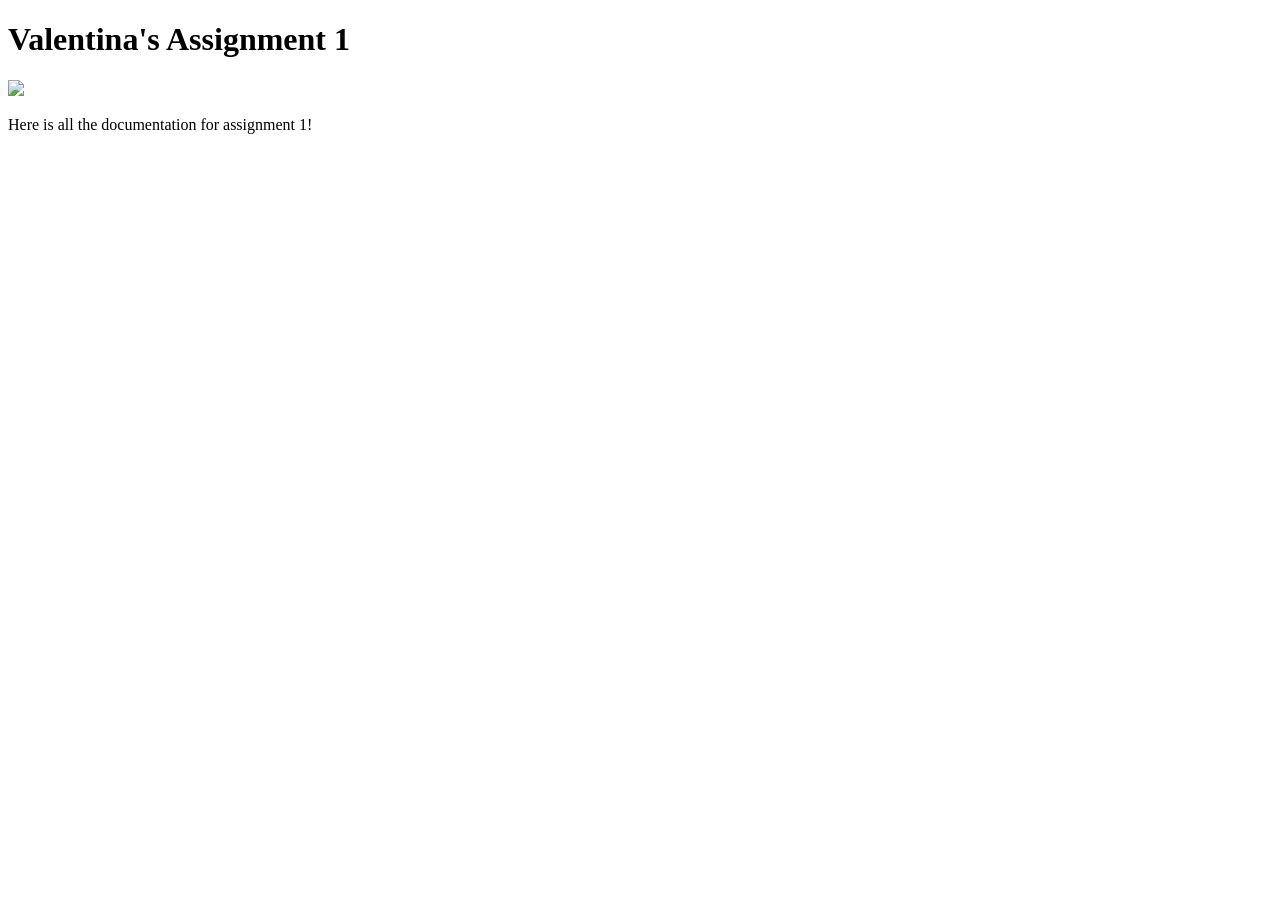
==== docs/a1.html @ 496a2886 "does this work" ====
<!DOCTYPE html>
<html>
  <head>
    <meta charset="utf-8" />
    <meta name="viewport" content="width=device-width, maximum-scale=1.0" />

    <title>Valentina's HCDE 439 Physical Computing Page!</title>

    <link href="style.css" rel="stylesheet" type="text/css" />
  </head>
  <body>
    <h1>Valentina's Assignment 1</h1>
    <div class="header">
      <img src="red-panda.jpg" />
      <p>Here is all the documentation for assignment 1!</p>
    </div>
  </body>
</html>
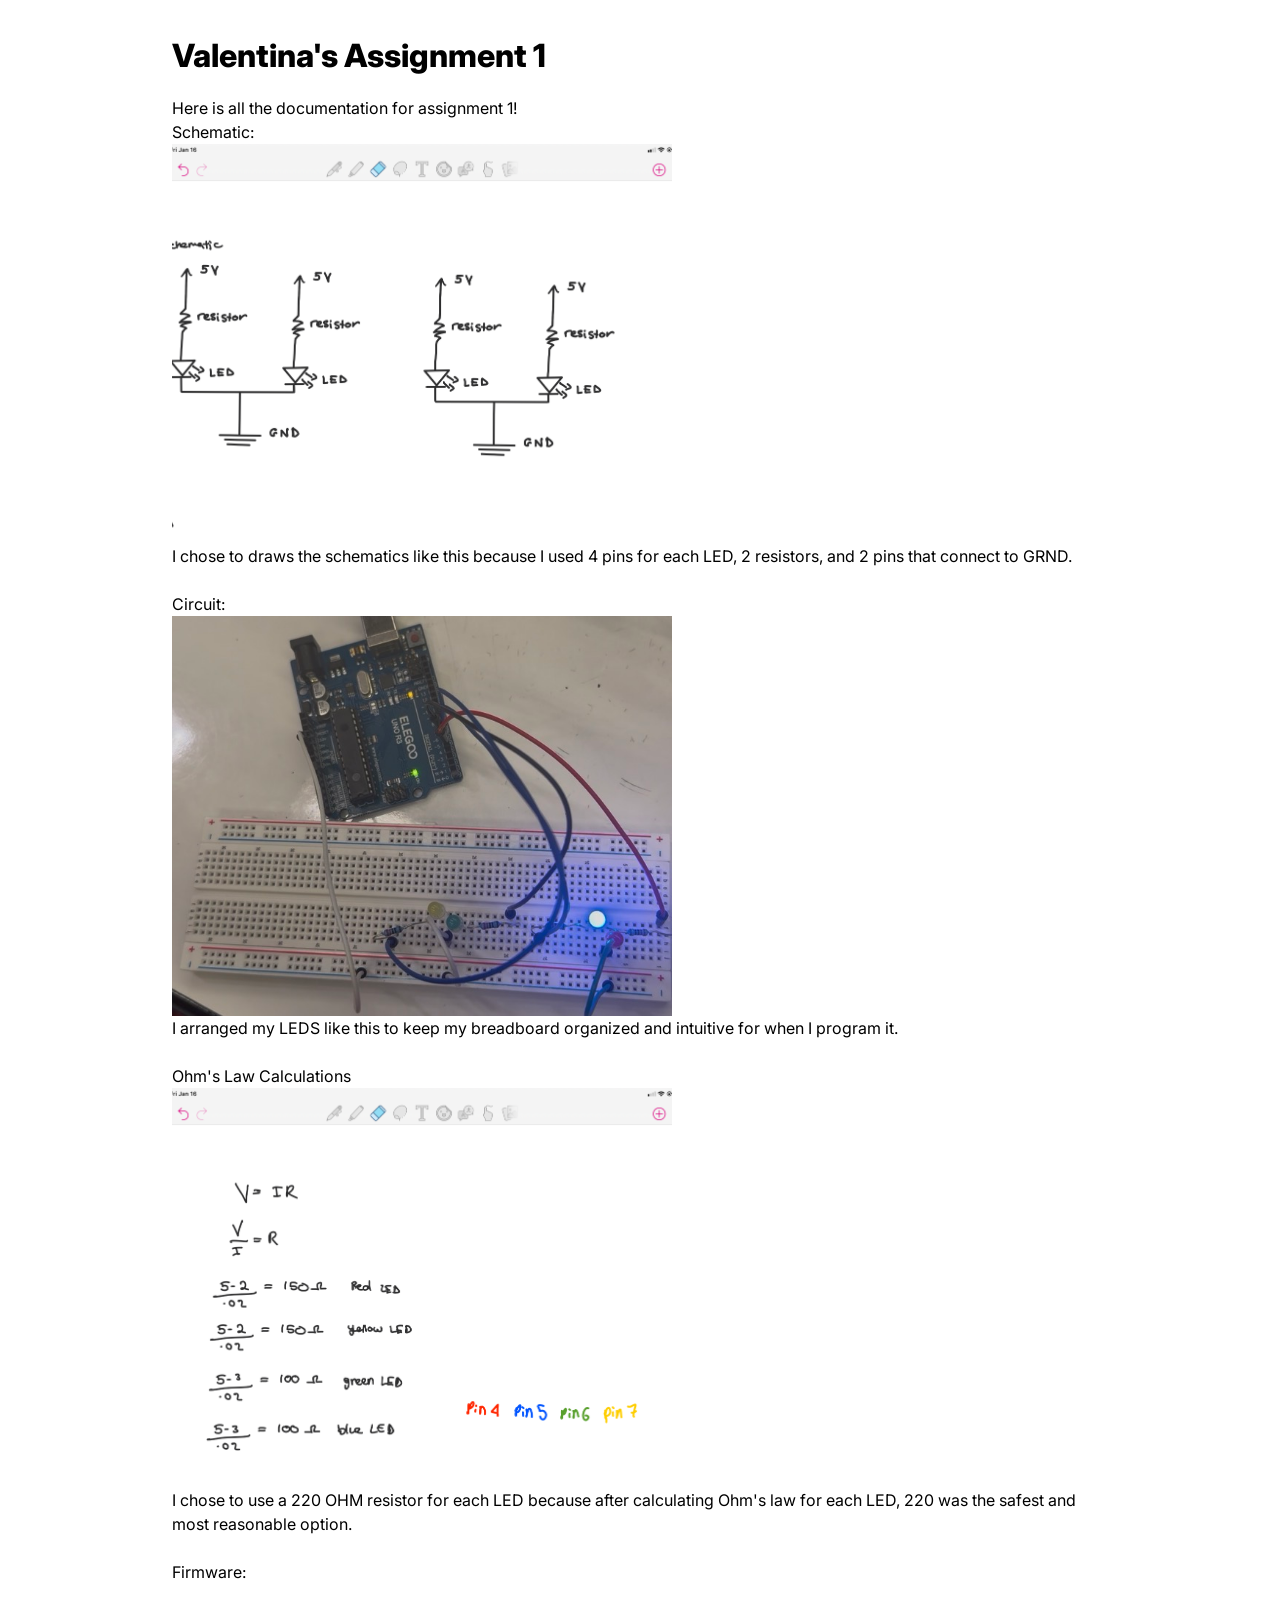
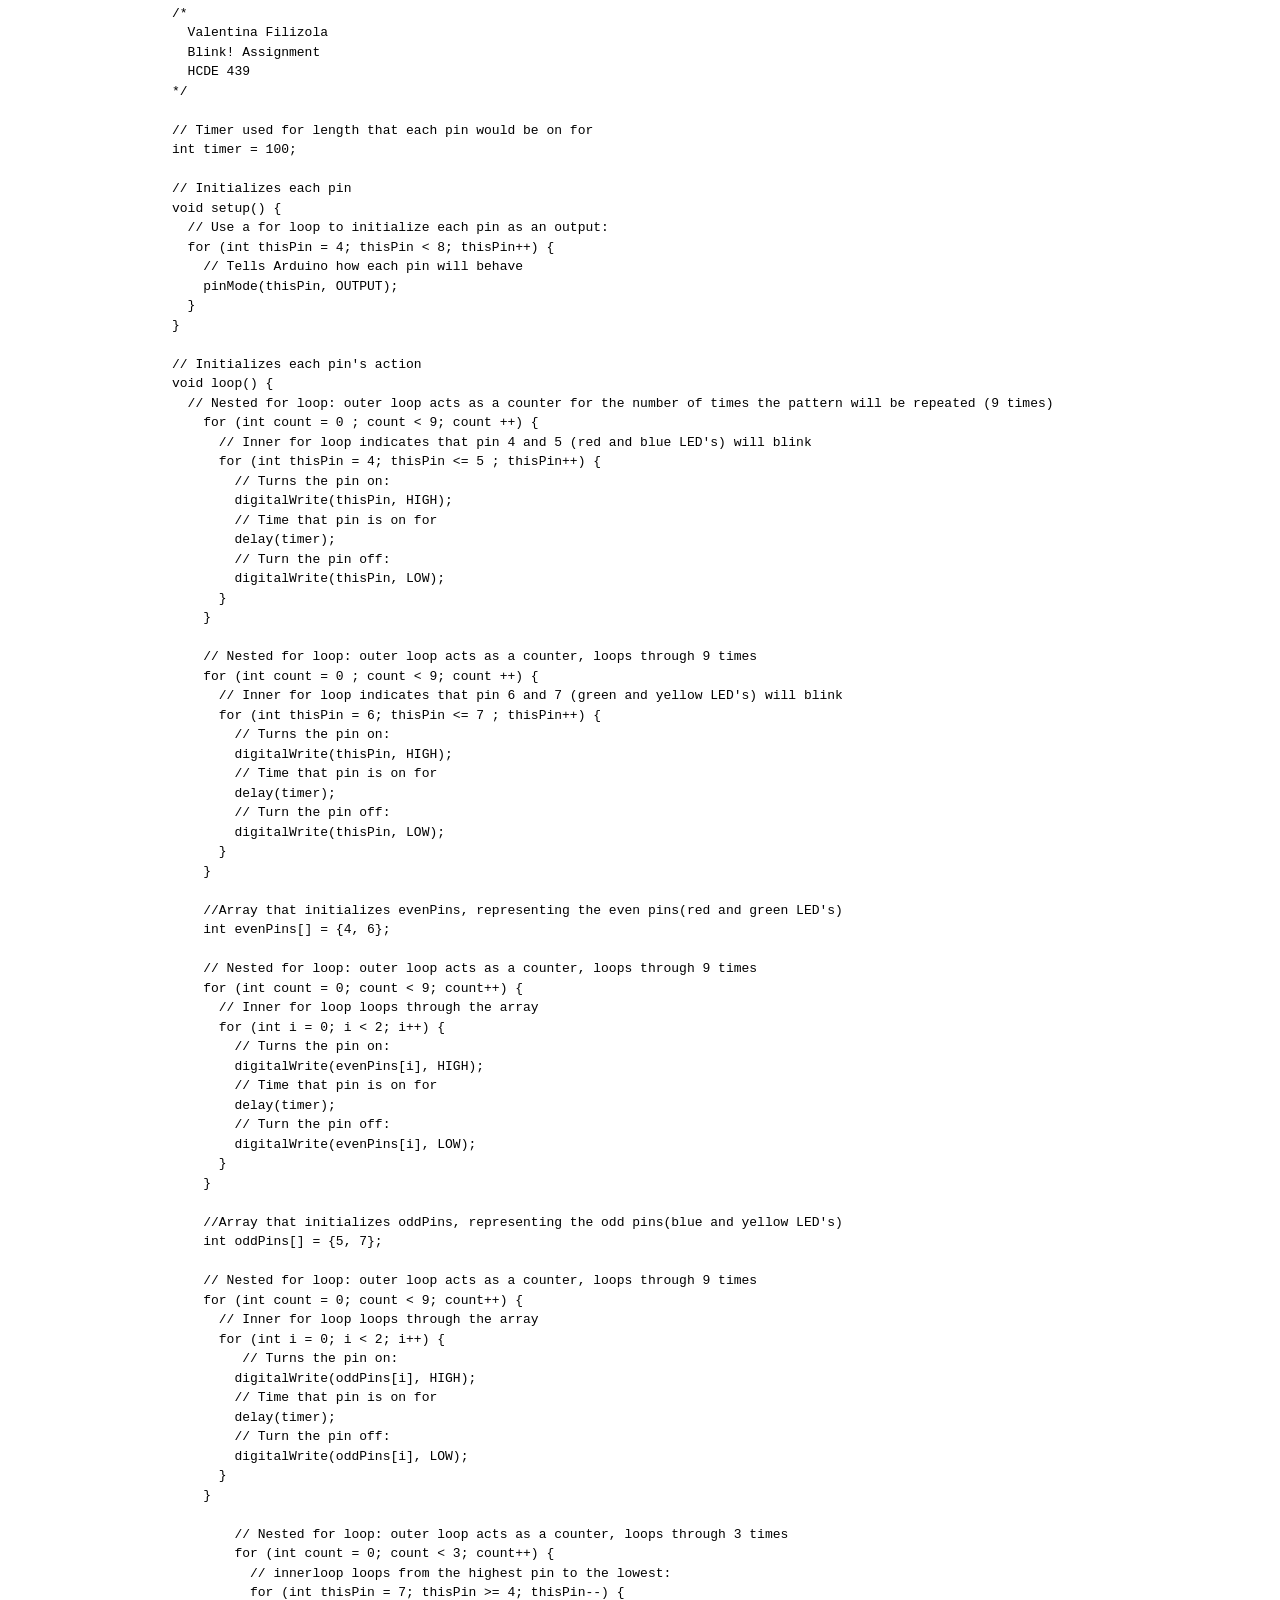
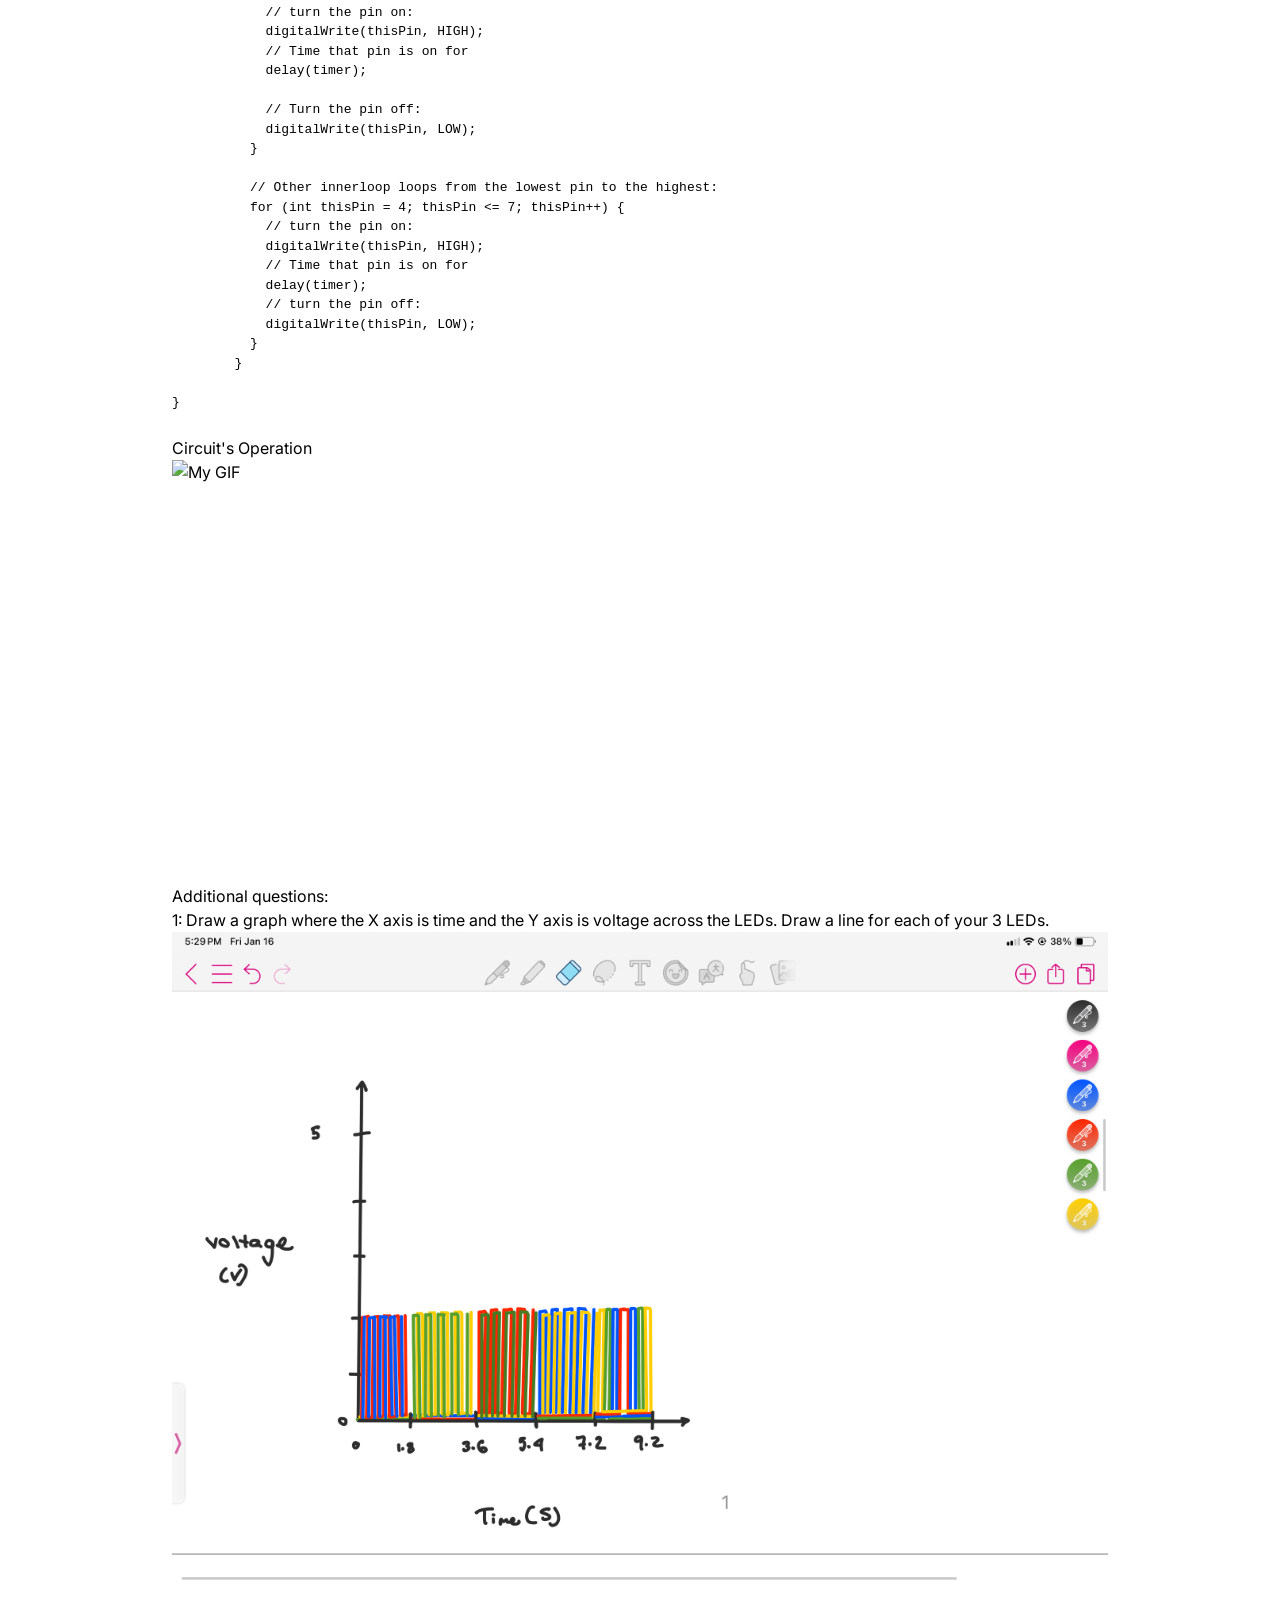
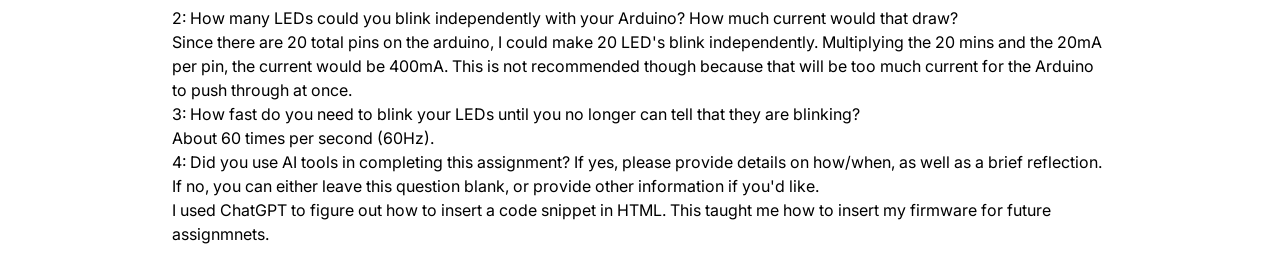
==== commit 20ccf375: "finished blink!" ====
--- a/docs/a1.html
+++ b/docs/a1.html
@@ -11,8 +11,160 @@
   <body>
     <h1>Valentina's Assignment 1</h1>
     <div class="header">
-      <img src="red-panda.jpg" />
       <p>Here is all the documentation for assignment 1!</p>
-    </div>
+ </div>
+      <p>Schematic: </p>
+      <div class="schematic">
+      <img src="IMG_0970.PNG" />
+      <p>I chose to draws the schematics like this because I used 4 pins for each LED, 2 resistors, and 2 pins that connect to GRND.</p>
+      <br>
+
+      <p>Circuit: </p>
+       <img src="IMG_0872.jpg" />
+       <p> I arranged my LEDS like this to keep my breadboard organized and intuitive for when I program it. </p>
+      <br>
+      <p>Ohm's Law Calculations</p>
+      <img src="IMG_0969.PNG" />
+      <p>I chose to use a 220 OHM resistor for each LED because after calculating Ohm's law for each LED, 220 was the safest and most reasonable option.</p>
+      <br>
+      <p>Firmware:</p>
+
+     <pre><code>
+/*
+  Valentina Filizola
+  Blink! Assignment 
+  HCDE 439
+*/
+
+// Timer used for length that each pin would be on for
+int timer = 100; 
+
+// Initializes each pin
+void setup() {
+  // Use a for loop to initialize each pin as an output:
+  for (int thisPin = 4; thisPin < 8; thisPin++) {
+    // Tells Arduino how each pin will behave
+    pinMode(thisPin, OUTPUT);
+  }
+}
+
+// Initializes each pin's action
+void loop() {
+  // Nested for loop: outer loop acts as a counter for the number of times the pattern will be repeated (9 times)
+    for (int count = 0 ; count < 9; count ++) {
+      // Inner for loop indicates that pin 4 and 5 (red and blue LED's) will blink 
+      for (int thisPin = 4; thisPin <= 5 ; thisPin++) { 
+        // Turns the pin on:
+        digitalWrite(thisPin, HIGH); 
+        // Time that pin is on for
+        delay(timer);
+        // Turn the pin off:
+        digitalWrite(thisPin, LOW);  
+      }
+    }
+    
+    // Nested for loop: outer loop acts as a counter, loops through 9 times
+    for (int count = 0 ; count < 9; count ++) {
+      // Inner for loop indicates that pin 6 and 7 (green and yellow LED's) will blink 
+      for (int thisPin = 6; thisPin <= 7 ; thisPin++) { 
+        // Turns the pin on:
+        digitalWrite(thisPin, HIGH); 
+        // Time that pin is on for
+        delay(timer);
+        // Turn the pin off:
+        digitalWrite(thisPin, LOW); 
+      }
+    }
+
+    //Array that initializes evenPins, representing the even pins(red and green LED's) 
+    int evenPins[] = {4, 6};
+
+    // Nested for loop: outer loop acts as a counter, loops through 9 times
+    for (int count = 0; count < 9; count++) {
+      // Inner for loop loops through the array
+      for (int i = 0; i < 2; i++) {
+        // Turns the pin on:
+        digitalWrite(evenPins[i], HIGH);
+        // Time that pin is on for
+        delay(timer);
+        // Turn the pin off:
+        digitalWrite(evenPins[i], LOW);
+      }
+    }
+
+    //Array that initializes oddPins, representing the odd pins(blue and yellow LED's) 
+    int oddPins[] = {5, 7};
+
+    // Nested for loop: outer loop acts as a counter, loops through 9 times
+    for (int count = 0; count < 9; count++) {
+      // Inner for loop loops through the array
+      for (int i = 0; i < 2; i++) {
+         // Turns the pin on:
+        digitalWrite(oddPins[i], HIGH);
+        // Time that pin is on for
+        delay(timer);
+        // Turn the pin off:
+        digitalWrite(oddPins[i], LOW);
+      }
+    }
+
+        // Nested for loop: outer loop acts as a counter, loops through 3 times
+        for (int count = 0; count < 3; count++) {
+          // innerloop loops from the highest pin to the lowest:
+          for (int thisPin = 7; thisPin >= 4; thisPin--) { 
+            // turn the pin on:
+            digitalWrite(thisPin, HIGH);
+            // Time that pin is on for
+            delay(timer);
+
+            // Turn the pin off:
+            digitalWrite(thisPin, LOW); 
+          }
+
+          // Other innerloop loops from the lowest pin to the highest:
+          for (int thisPin = 4; thisPin <= 7; thisPin++) { 
+            // turn the pin on:
+            digitalWrite(thisPin, HIGH);
+            // Time that pin is on for
+            delay(timer);
+            // turn the pin off:
+            digitalWrite(thisPin, LOW);
+          }
+        }
+            
+}
+</code></pre>
+<br>
+
+<p>Circuit's Operation</p>
+<img src="Untitled design.gif" alt="My GIF">
+<br>
+
+      </div>
+
+
+      
+      <p> Additional questions:
+<br>
+1: Draw a graph where the X axis is time and the Y axis is voltage across the LEDs. Draw a line for each of your 3 LEDs.
+<img src="IMG_0971.PNG" alt="My drawing">
+<br>
+
+2: How many LEDs could you blink independently with your Arduino? How much current would that draw?
+<br>
+Since there are 20 total pins on the arduino, I could make 20 LED's blink independently. Multiplying the 20 mins and the 20mA per pin, the current would be 400mA. This is not recommended though because that will be too much current for the Arduino to push through at once. 
+<br>
+
+3: How fast do you need to blink your LEDs until you no longer can tell that they are blinking?
+<br>
+About 60 times per second (60Hz). 
+<br>
+
+4: Did you use AI tools in completing this assignment? If yes, please provide details on how/when, as well as a brief reflection. If no, you can either leave this question blank, or provide other information if you'd like.
+<br>
+I used ChatGPT to figure out how to insert a code snippet in HTML. This taught me how to insert my firmware for future assignmnets.  
+
+</p>
+   
   </body>
 </html>
--- a/docs/style.css
+++ b/docs/style.css
@@ -0,0 +1,80 @@
+@import url("https://fonts.googleapis.com/css2?family=Inter:wght@100;200;300;400;500;600;700;800;900&display=swap");
+
+*,
+*::before,
+*::after {
+  box-sizing: border-box;
+}
+
+* {
+  margin: 0;
+}
+
+img,
+picture,
+video,
+canvas,
+svg {
+  display: block;
+  max-width: 100%;
+}
+
+body {
+  font-family: "Inter", sans-serif;
+  line-height: 1.5;
+  -webkit-font-smoothing: antialiased;
+  max-width: 1000px;
+  padding: 2em;
+  margin: auto;
+}
+
+h1 {
+  font-weight: 800;
+}
+
+h2 {
+  font-weight: 700;
+}
+
+.header {
+  display: flex;
+  gap: 1em;
+  margin-top: 1em;
+}
+
+.header img {
+  width: 300px;
+  height: 300px;
+  object-fit: cover;
+}
+
+ .schematic img {
+  width: 500px;
+  height: 400px;
+  object-fit: cover;
+ }
+
+.grid {
+  display: grid;
+  grid-template-columns: repeat(auto-fit, minmax(250px, 1fr));
+  gap: 1em;
+  margin-top: 2em;
+}
+
+.assignment a {
+  color: #000;
+  text-decoration: none;
+}
+
+.assignment a:hover {
+  color: #f06;
+}
+
+.assignment img {
+  aspect-ratio: 1;
+  object-fit: cover;
+}
+
+.assignment p {
+  margin-top: 0.5em;
+}
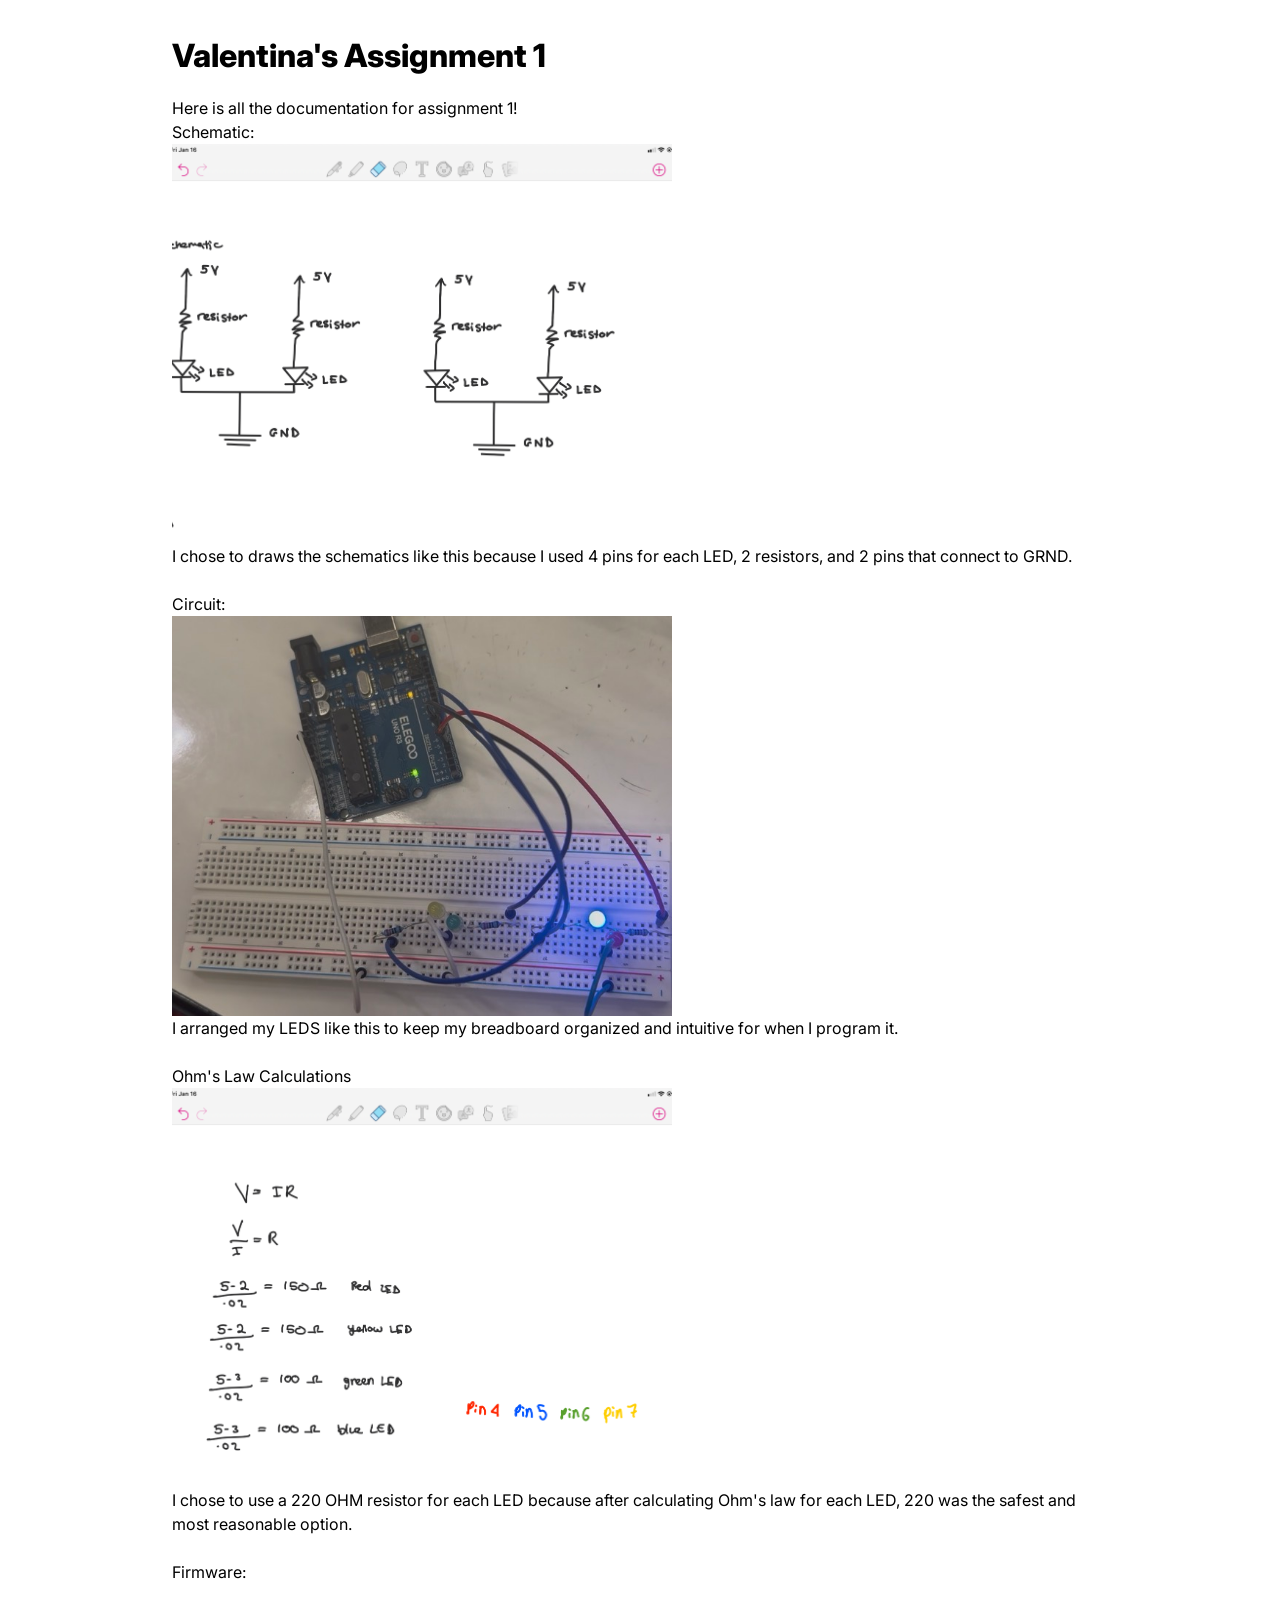
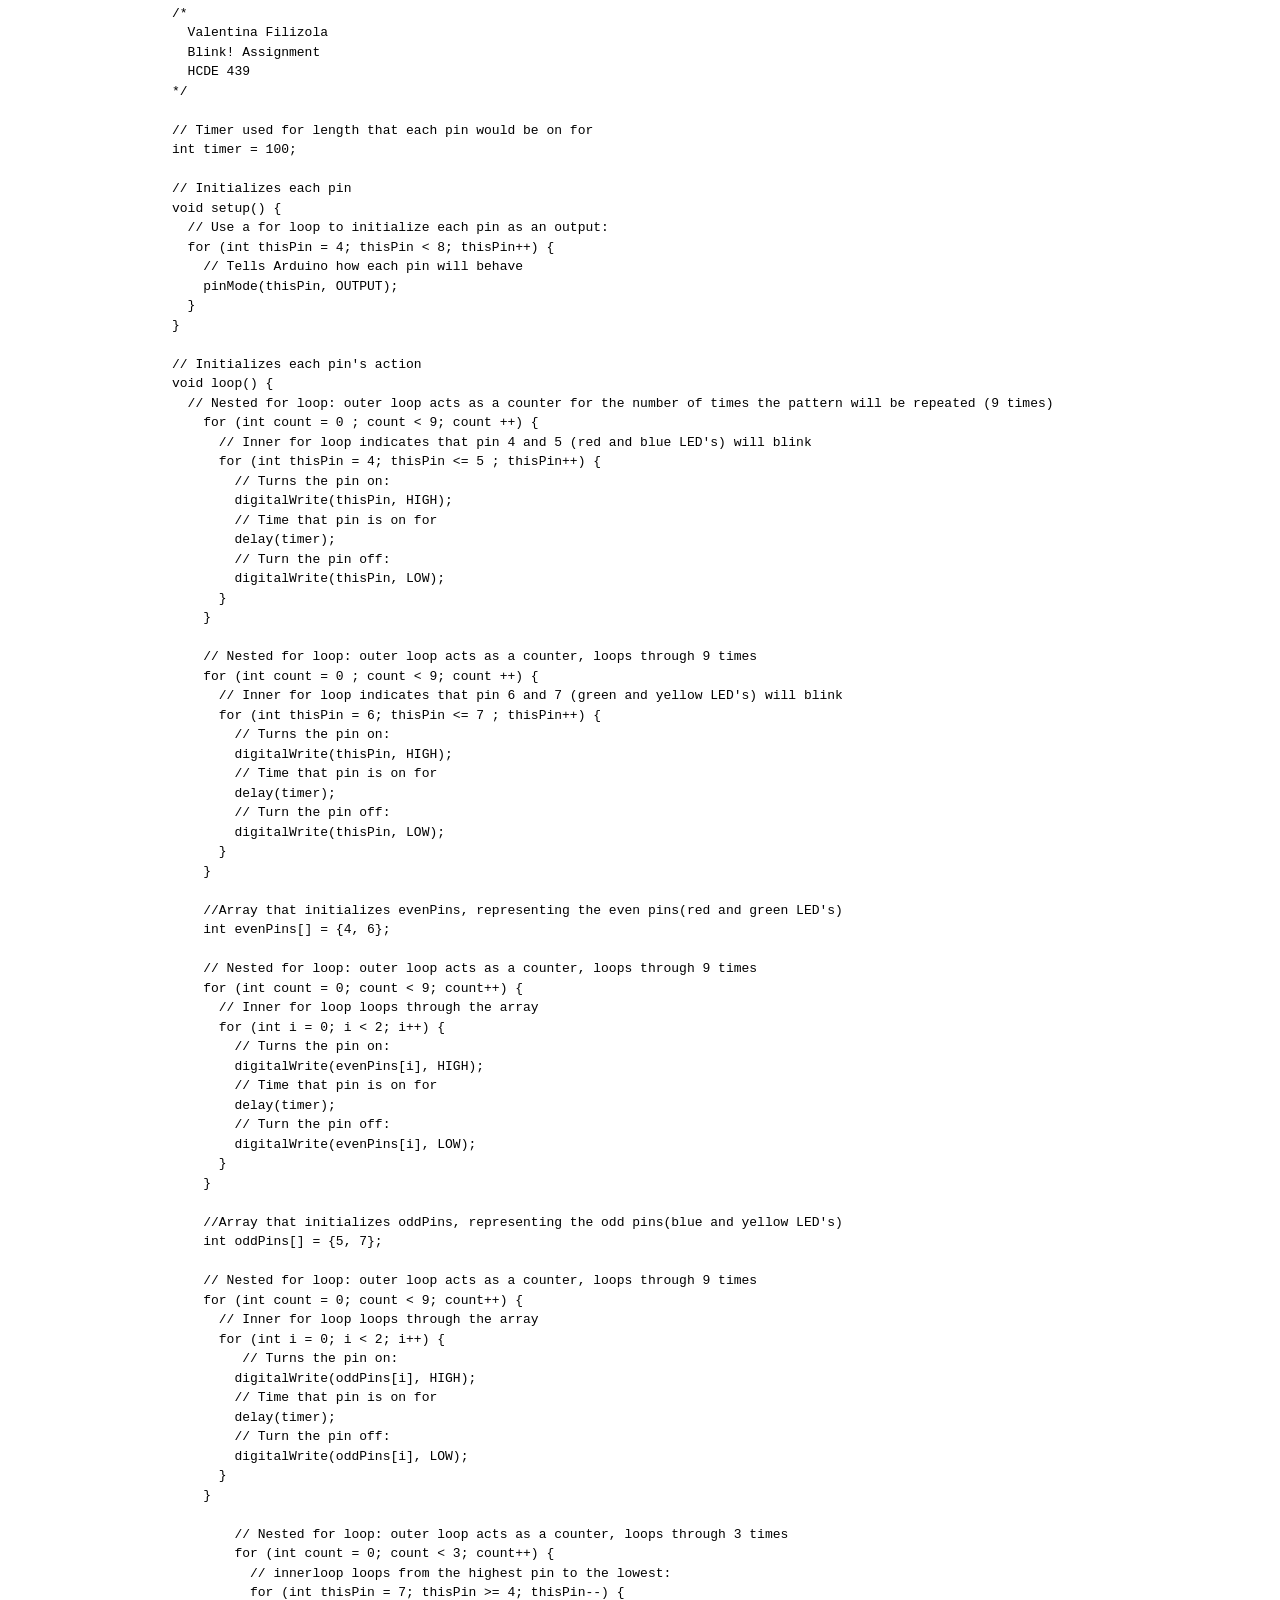
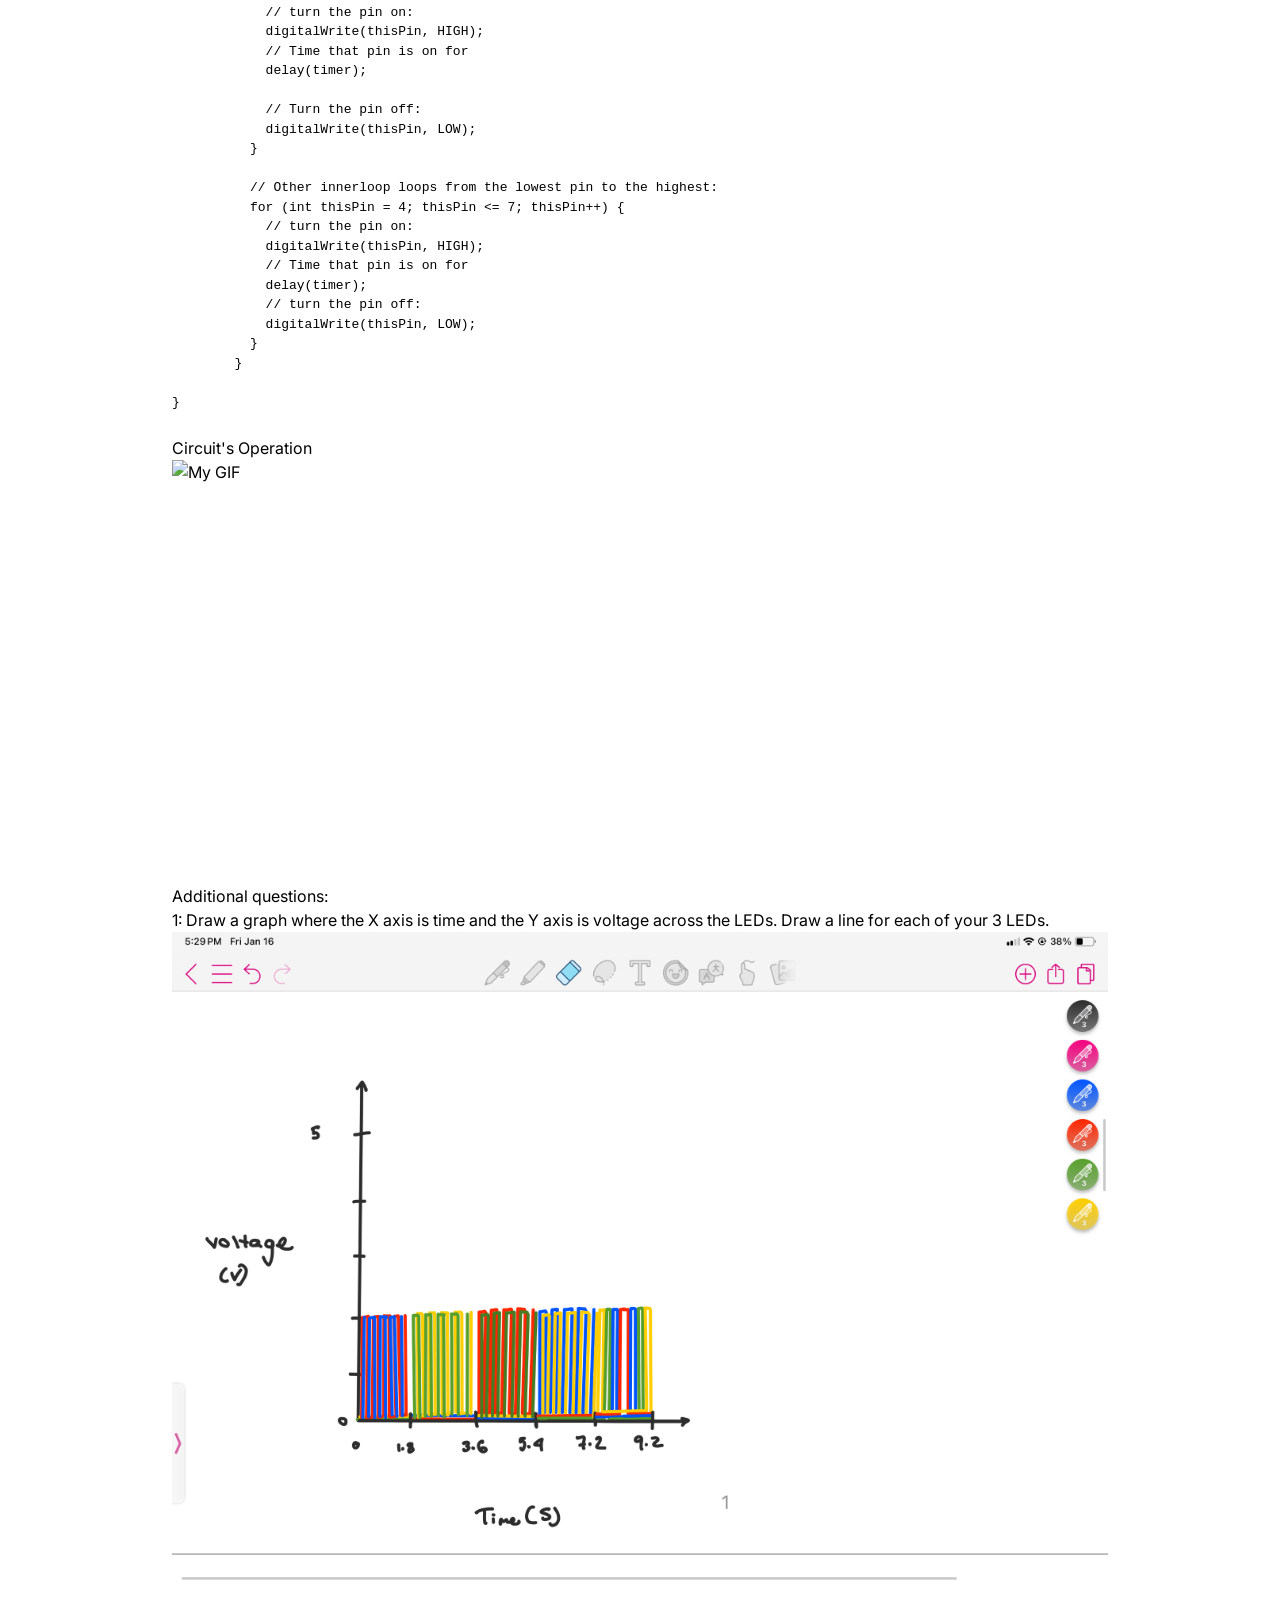
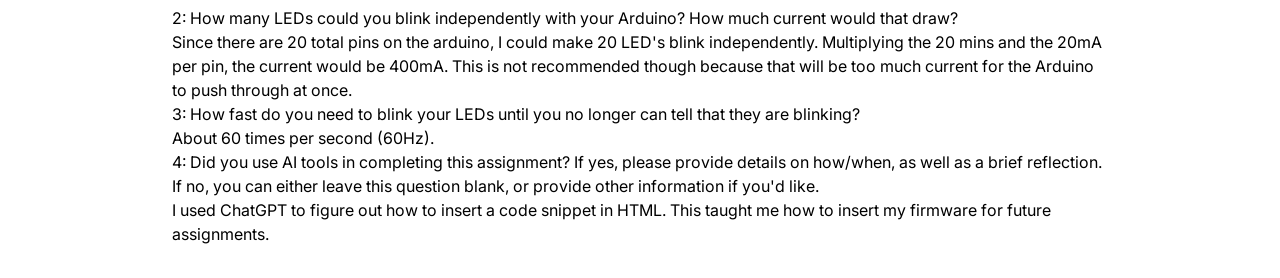
==== commit 56038e5a: "final touches" ====
--- a/docs/a1.html
+++ b/docs/a1.html
@@ -137,7 +137,7 @@
 <br>
 
 <p>Circuit's Operation</p>
-<img src="Untitled design.gif" alt="My GIF">
+<img src="Untitled design-2.gif" alt="My GIF">
 <br>
 
       </div>
@@ -162,7 +162,7 @@
 
 4: Did you use AI tools in completing this assignment? If yes, please provide details on how/when, as well as a brief reflection. If no, you can either leave this question blank, or provide other information if you'd like.
 <br>
-I used ChatGPT to figure out how to insert a code snippet in HTML. This taught me how to insert my firmware for future assignmnets.  
+I used ChatGPT to figure out how to insert a code snippet in HTML. This taught me how to insert my firmware for future assignments.  
 
 </p>
    
